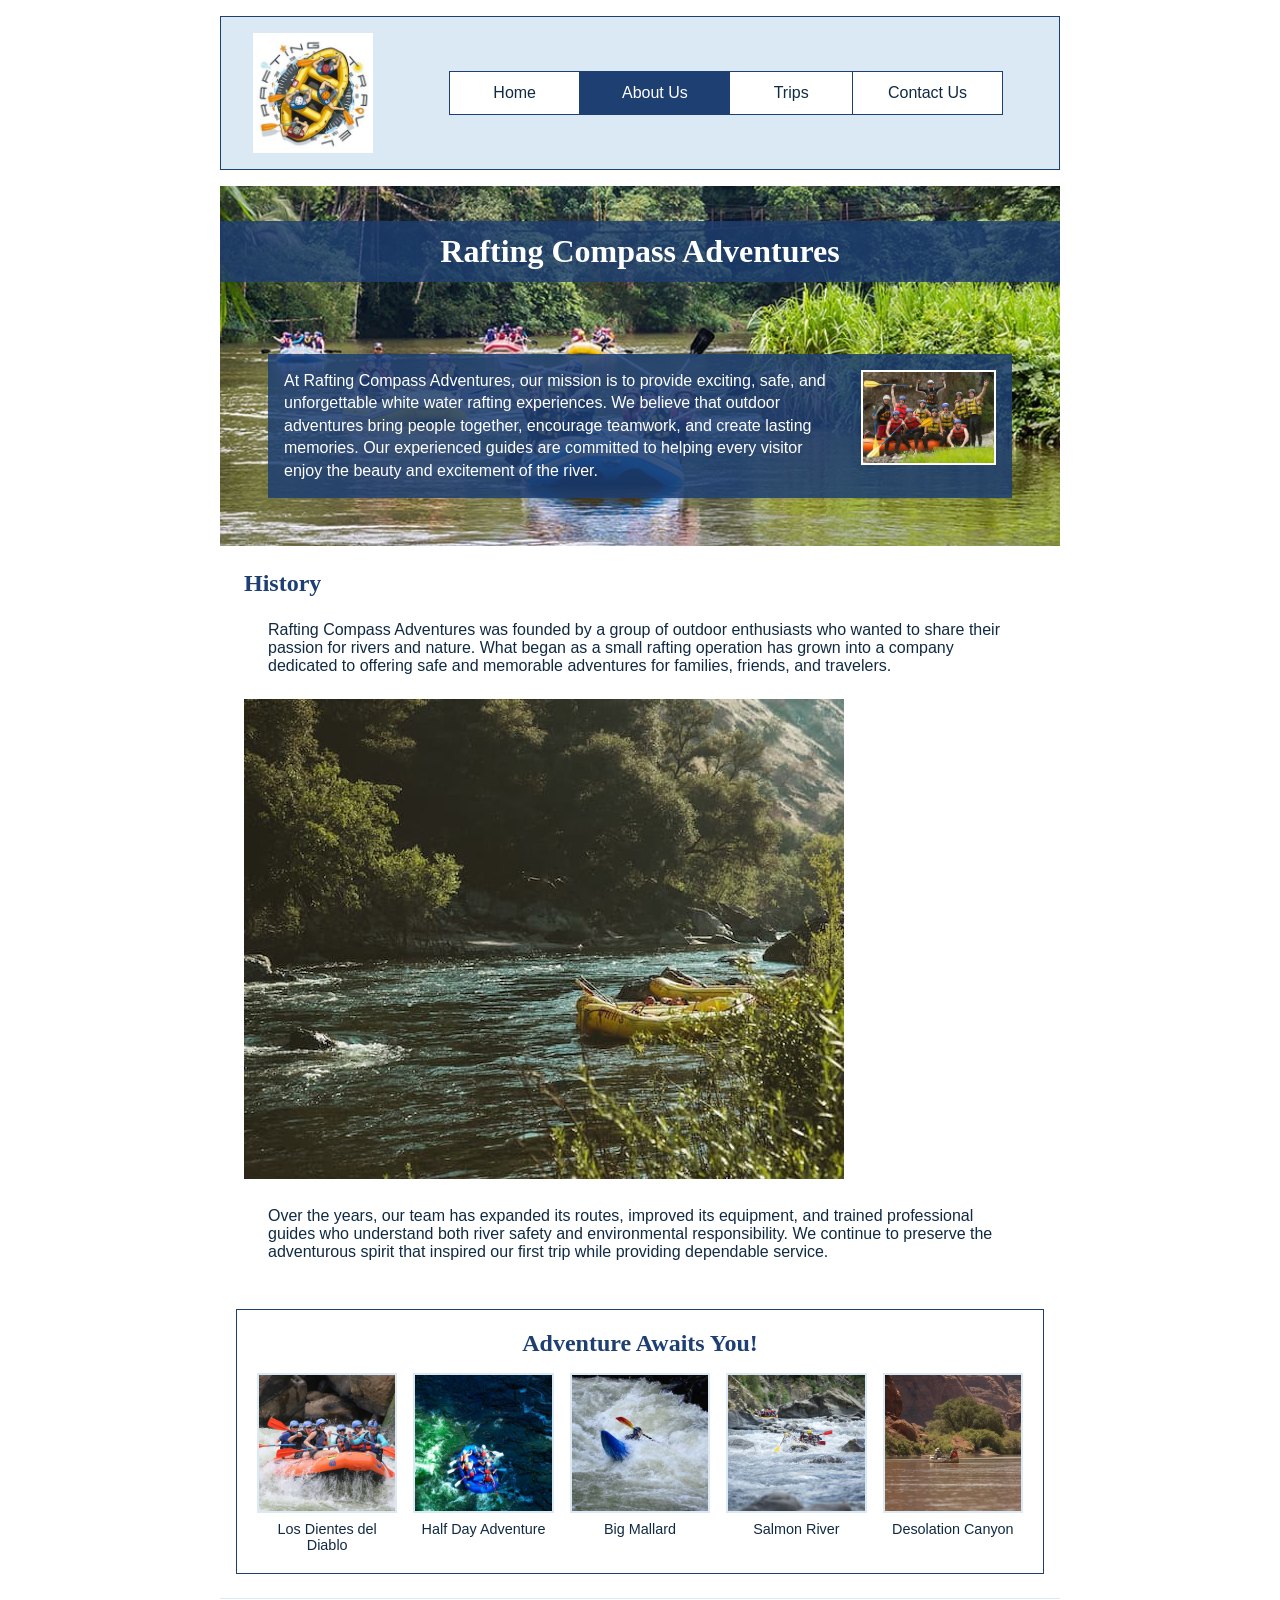
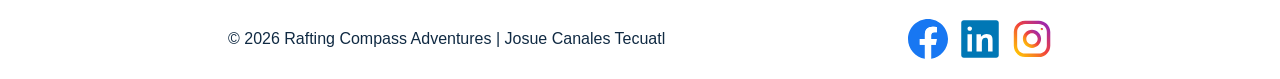
==== wwr/index.html @ 82cccca5 "contact html" ====
<!DOCTYPE html>
<html lang="en">

<head>
    <meta charset="UTF-8">
    <meta name="viewport" content="width=device-width, initial-scale=1.0">

    <meta name="description"
      content="Learn about Rafting Compass Adventures, our history, mission, and exciting white water rafting experiences.">
    <meta name="author" content="Josue Canales Tecuatl">

    <title>Home | Rafting Compass Adventures</title>
    <link rel="stylesheet" href="styles/rafting.css">
</head>

<body>
    <header>
        <img src="images/logo.jpg" alt="Rafting Compass Adventures logo">

        <nav>
            <ul>
                <li><a href="index.html">Home</a></li>
                <li><a href="about.html" aria-current="page">About Us</a></li>
                <li><a href="trips.html">Trips</a></li>
                <li><a href="contact.html">Contact Us</a></li>
            </ul>
        </nav>
    </header>

    <main>
        <div class="hero">
            <img src="images/rafting1024.jpg"
              alt="Rafting team navigating through white water rapids">

            <h1>Rafting Compass Adventures</h1>

            <article>
                <img src="images/rafting600.jpg"
                  alt="Happy rafting team enjoying a river adventure">

                <p>
                    At Rafting Compass Adventures, our mission is to provide exciting,
                    safe, and unforgettable white water rafting experiences. We believe
                    that outdoor adventures bring people together, encourage teamwork,
                    and create lasting memories. Our experienced guides are committed to
                    helping every visitor enjoy the beauty and excitement of the river.
                </p>
            </article>
        </div>

        <section class="history">
            <h2>History</h2>

            <p>
                Rafting Compass Adventures was founded by a group of outdoor enthusiasts
                who wanted to share their passion for rivers and nature. What began as a
                small rafting operation has grown into a company dedicated to offering
                safe and memorable adventures for families, friends, and travelers.
            </p>
            <img src="images/history.jpg"
              alt="Early Rafting Compass Adventure expedition on the river">
            <p>
                Over the years, our team has expanded its routes, improved its equipment,
                and trained professional guides who understand both river safety and
                environmental responsibility. We continue to preserve the adventurous
                spirit that inspired our first trip while providing dependable service.
            </p>
        </section>

        <section class="adventures">
            <h2>Adventure Awaits You!</h2>
            <figure>
                <img src="images/adventure1.jpg"
                  alt="Rafting through the Los Dientes del Diablo rapids">
                <figcaption> Los Dientes del Diablo</figcaption>
            </figure>

            <figure>
                <img src="images/adventure2.jpg"
                  alt="Rafting group taking a half day river adventure">
                <figcaption> Half Day Adventure</figcaption>
            </figure>

            <figure>
                <img src="images/adventure3.jpg" alt="White water rafting at Big Mallard">
                <figcaption> Big Mallard</figcaption>
            </figure>

            <figure>
                <img src="images/adventure4.jpg" alt="Rafting expedition on the Salmon River">
                <figcaption> Salmon River</figcaption>
            </figure>
            <figure>
                <img src="images/adventure5.jpg" alt="Rafting trip through Desolation Canyon">
                <figcaption>Desolation Canyon</figcaption>
            </figure>


        </section>
    </main>

    <footer>
        <p>
            &copy; 2026 Rafting Compass Adventures | Josue Canales Tecuatl
        </p>

        <nav class="socialmedia">
            <a href="https://facebook.com" target="_blank" rel="noopener noreferrer">
                <img src="images/facebook.svg" alt="Visit Rafting Compass Adventures on Facebook">
            </a>

            <a href="https://linkedin.com" target="_blank" rel="noopener noreferrer">
                <img src="images/linkedin.svg" alt="Visit Rafting Compass Adventures on LinkedIn">
            </a>

            <a href="https://instagram.com" target="_blank" rel="noopener noreferrer">
                <img src="images/instagram.svg" alt="Visit Rafting Compass Adventures on Instagram">
            </a>
        </nav>
    </footer>
</body>

</html>
---- wwr/styles/rafting.css ----
:root {
    --primary-color: #1d3f72;
    --secondary-color: #dbe9f4;
    --accent1-color: #102a43;
    --accent2-color: #ffffff;

    --heading-font: Georgia, "Times New Roman", serif;
    --body-font: Arial, Helvetica, sans-serif;
}

/* CSS reset */
*,
*::before,
*::after {
    margin: 0;
    padding: 0;
    box-sizing: border-box;
}

/* General page styles */
body {
    font-family: var(--body-font);
    color: var(--accent1-color);
    background-color: var(--accent2-color);
}

header,
main,
footer {
    width: 840px;
    max-width: 100%;
    margin: 0 auto;
}

h1,
h2 {
    font-family: var(--heading-font);
    color: var(--primary-color);
}

nav,
p,
section,
article {
    margin: 16px;
    padding: 8px;
}

/* Header */
header {
    display: grid;
    grid-template-columns: 140px 1fr;
    align-items: center;
    gap: 2rem;
    margin-top: 1rem;
    margin-bottom: 1rem;
    padding: 1rem 2rem;
    background-color: var(--secondary-color);
    border: 1px solid var(--primary-color);
}

header > img {
    display: block;
    width: 120px;
    height: auto;
}

header nav ul {
    display: flex;
    justify-content: flex-end;
    list-style: none;
}

header nav li {
    flex: 1 1 auto;
    max-width: 150px;
}

header nav a {
    display: block;
    padding: 0.75rem 1rem;
    border: 1px solid var(--primary-color);
    color: var(--accent1-color);
    background-color: var(--accent2-color);
    text-align: center;
    text-decoration: none;
}

header nav li + li a {
    border-left: 0;
}

header nav a:hover,
header nav a:focus,
header nav a[aria-current="page"] {
    color: var(--accent2-color);
    background-color: var(--primary-color);
}

/* Hero area */
.hero {
    position: relative;
    margin-top: 10px;
}

/* Main hero image */
.hero > img {
    display: block;
    width: 100%;
    height: 360px;
    object-fit: cover;
}

/* Company title overlay */
.hero h1 {
    position: absolute;
    top: 35px;
    left: 0;
    width: 100%;
    margin: 0;
    padding: 0.75rem;
    text-align: center;
    background-color: rgb(29 63 114 / 80%);
    color: var(--accent2-color);
}

/* Mission article overlay */
.hero article {
    position: absolute;
    right: 2rem;
    bottom: 2rem;
    left: 2rem;
    padding: 1rem;
    background-color: rgb(29 63 114 / 85%);
    color: var(--accent2-color);
}

/* Small image inside the article */
.hero article img {
    float: right;
    width: 135px;
    height: 95px;
    margin-left: 1rem;
    object-fit: cover;
    border: 2px solid var(--accent2-color);
}

/* Hero article paragraph */
.hero article p {
    margin: 0;
    padding: 0;
    line-height: 1.4;
}

/* Adventures Section: Five Figures acrros the page */
.adventures {
    display: grid;
    grid-template-columns: repeat(5, 1fr);
    gap: 1rem;
    margin-bottom: 1.5rem;
    padding: 1.25rem;
    border: 1px solid var(--primary-color);
}

.adventures h2 {
    grid-column: 1 / -1;
    color: var(--primary-color);
    text-align: center;

}

.adventures figure {
    text-align: center;
}

.adventures img {
    display: block;
    width: 100%;
    aspect-ratio: 1 / 1;
    object-fit: cover;
    border: 2px solid var(--secondary-color);
}

.adventures figcaption {
    margin-top: 0.5rem;
    font-size: 0.9rem;
}

/* Footer */
footer {
    display: flex;
    justify-content: space-between;
    align-items: center;

    margin-top: 20px;
    padding: 12px 0;
    border-top: 1px solid var(--secondary-color);
}

footer p {
    margin: 0;
    padding: 8px;
}

/* Social media links */
.socialmedia {
    display: flex;
    align-items: center;
    gap: 12px;
    margin: 0;
    padding: 8px;
}

.socialmedia a {
    display: block;
    text-decoration: none;
}

.socialmedia img {
    display: block;
    width: 40px;
    height: 40px;
}
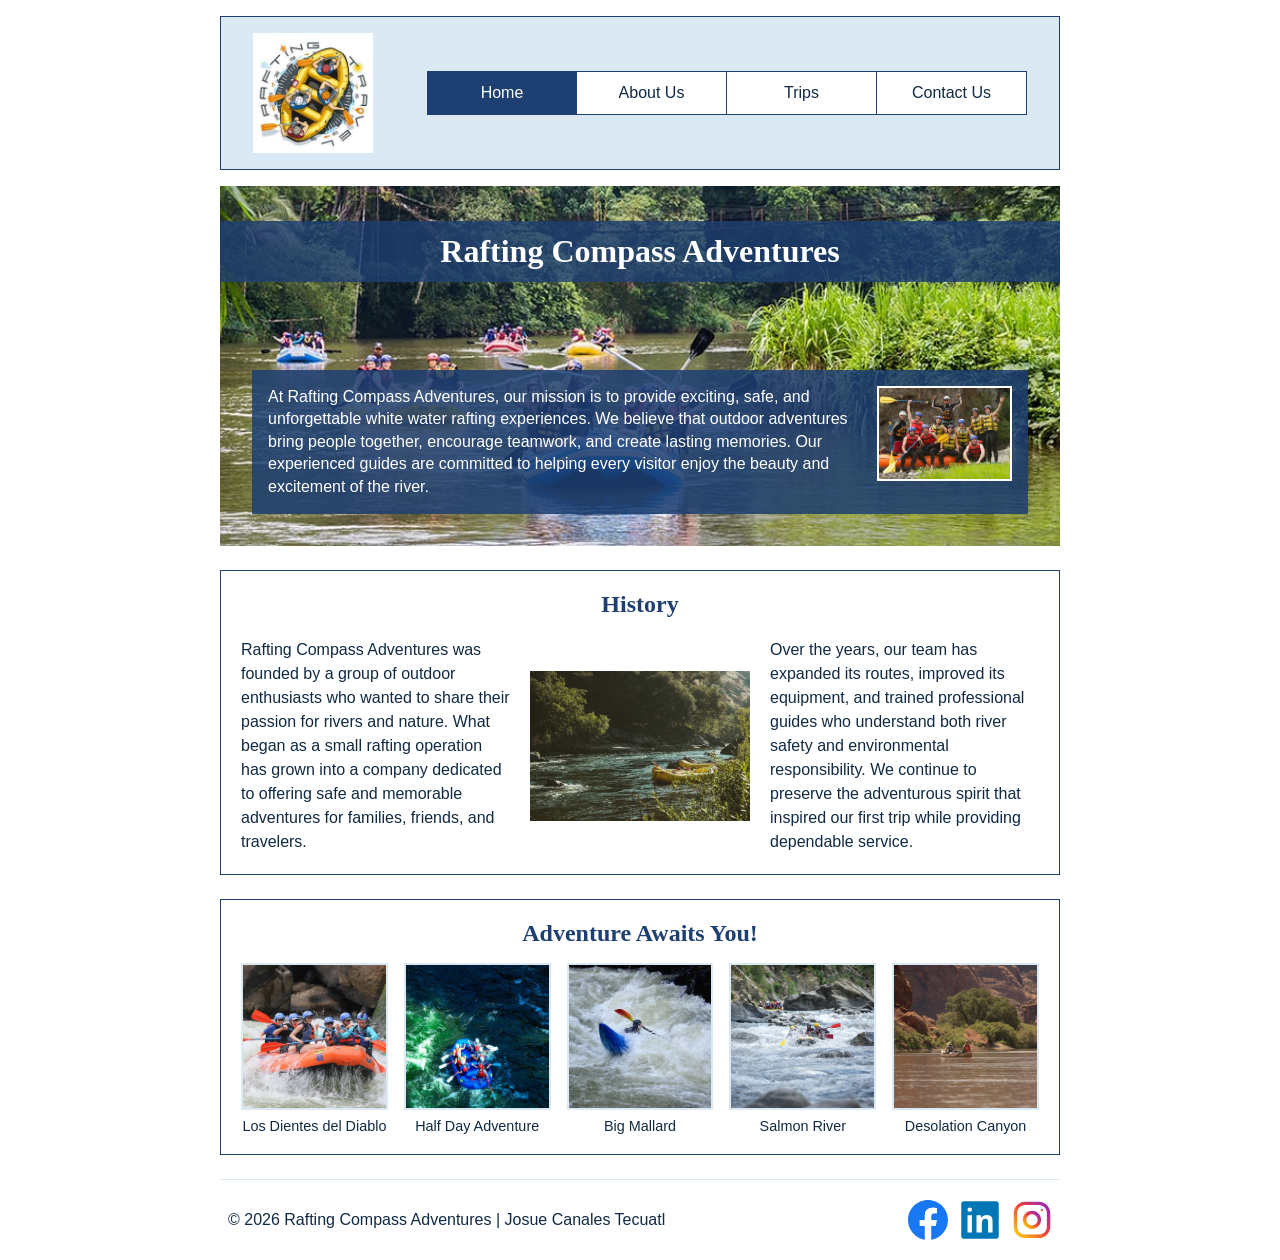
==== commit b7b9c3bb: "Configuración Html" ====
--- a/wwr/index.html
+++ b/wwr/index.html
@@ -19,8 +19,8 @@
 
         <nav>
             <ul>
-                <li><a href="index.html">Home</a></li>
-                <li><a href="about.html" aria-current="page">About Us</a></li>
+                <li><a href="index.html" aria-current="page">Home</a></li>
+                <li><a href="about.html">About Us</a></li>
                 <li><a href="trips.html">Trips</a></li>
                 <li><a href="contact.html">Contact Us</a></li>
             </ul>
--- a/wwr/styles/rafting.css
+++ b/wwr/styles/rafting.css
@@ -36,14 +36,6 @@
 h2 {
     font-family: var(--heading-font);
     color: var(--primary-color);
-}
-
-nav,
-p,
-section,
-article {
-    margin: 16px;
-    padding: 8px;
 }
 
 /* Header */
@@ -152,6 +144,34 @@
     line-height: 1.4;
 }
 
+/* About page: History */
+.history {
+    display: grid;
+    grid-template-columns: 1fr 220px 1fr;
+    align-items: center;
+    gap: 1.25rem;
+    margin: 1.5rem 0;
+    padding: 1.25rem;
+    border: 1px solid var(--primary-color);
+}
+
+.history h2 {
+    grid-column: 1 / -1;
+    text-align: center;
+}
+
+.history p {
+    line-height: 1.5;
+}
+
+.history img {
+    display: block;
+    width: 100%;
+    height: 150px;
+    object-fit: cover;
+
+}
+
 /* Adventures Section: Five Figures acrros the page */
 .adventures {
     display: grid;
@@ -186,6 +206,145 @@
     font-size: 0.9rem;
 }
 
+/* Contact pagege heading and company information */
+.contact-heading {
+    margin: 1.5rem 0;
+    text-align: center;
+}
+
+.contact-heading h1 {
+    margin-bottom: 0.75rem;
+}
+
+.contact-heading address {
+    font-style: normal;
+    line-height: 1.5;
+}
+
+.contact-heading a {
+    color: var(--primary-color);
+}
+
+/* Contact page map and form */
+.contact-content {
+    display: grid;
+    grid-template-columns: 1fr 1fr;
+    align-items: start;
+    gap: 2rem;
+    margin-bottom: 1.5rem;
+}
+
+.map-container iframe {
+    display: block;
+    width: 100%;
+    height: 420px;
+    border: 1px solid var(--primary-color);
+}
+
+.contact-form {
+    display: grid;
+    gap: 1rem;
+    padding: 1.25rem;
+    border: 1px solid var(--primary-color);
+    background-color: var(--secondary-color);
+}
+
+.form-item {
+    display: grid;
+    gap: 0.4rem;
+}
+
+.contact-form label,
+.contact-form legend {
+    font-weight: 700;
+}
+
+.contact-form input[type="text"],
+.contact-form input[type="email"],
+.contact-form textarea {
+    width: 100%;
+    padding: 0.7rem;
+    border: 1px solid var(--primary-color);
+    font: inherit;
+    background-color: var(--accent2-color);
+}
+
+.contact-form textarea {
+    resize: vertical;
+}
+
+.contact-form fieldset {
+    display: grid;
+    gap: 0.65rem;
+    padding: 1rem;
+    border: 1px solid var(--primary-color);
+}
+
+.contact-form legend {
+    padding: 0 0.4rem;
+}
+
+.radio-option,
+.checkbox-option {
+    display: flex;
+    align-items: center;
+    gap: 0.55rem;
+}
+
+.contact-form input[type="radio"],
+.contact-form input[type="checkbox"] {
+    width: 1rem;
+    height: 1rem;
+}
+
+.contact-form button {
+    padding: 0.85rem 1rem;
+    border: 1px solid var(--accent1-color);
+    color: var(--accent2-color);
+    background-color: var(--primary-color);
+    font: inherit;
+    font-weight: 700;
+    cursor: pointer;
+}
+
+.contact-form button:hover,
+.contact-form button:focus {
+    background-color: var(--accent1-color);
+}
+
+/* Contact page employees */
+.employees {
+    display: grid;
+    grid-template-columns: repeat(3, 1fr);
+    gap: 2rem;
+    margin-bottom: 1.5rem;
+    padding: 1.25rem;
+    border: 1px solid var(--primary-color);
+}
+
+.employees h2 {
+    grid-column: 1 / -1;
+    text-align: center;
+}
+
+.employees figure {
+    text-align: center;
+}
+
+.employees img {
+    display: block;
+    width: 160px;
+    height: 160px;
+    margin: 0 auto;
+    object-fit: cover;
+    border: 3px solid var(--secondary-color);
+}
+
+.employees figcaption {
+    margin-top: 0.65rem;
+    line-height: 1.4;
+}
+
 /* Footer */
 footer {
     display: flex;
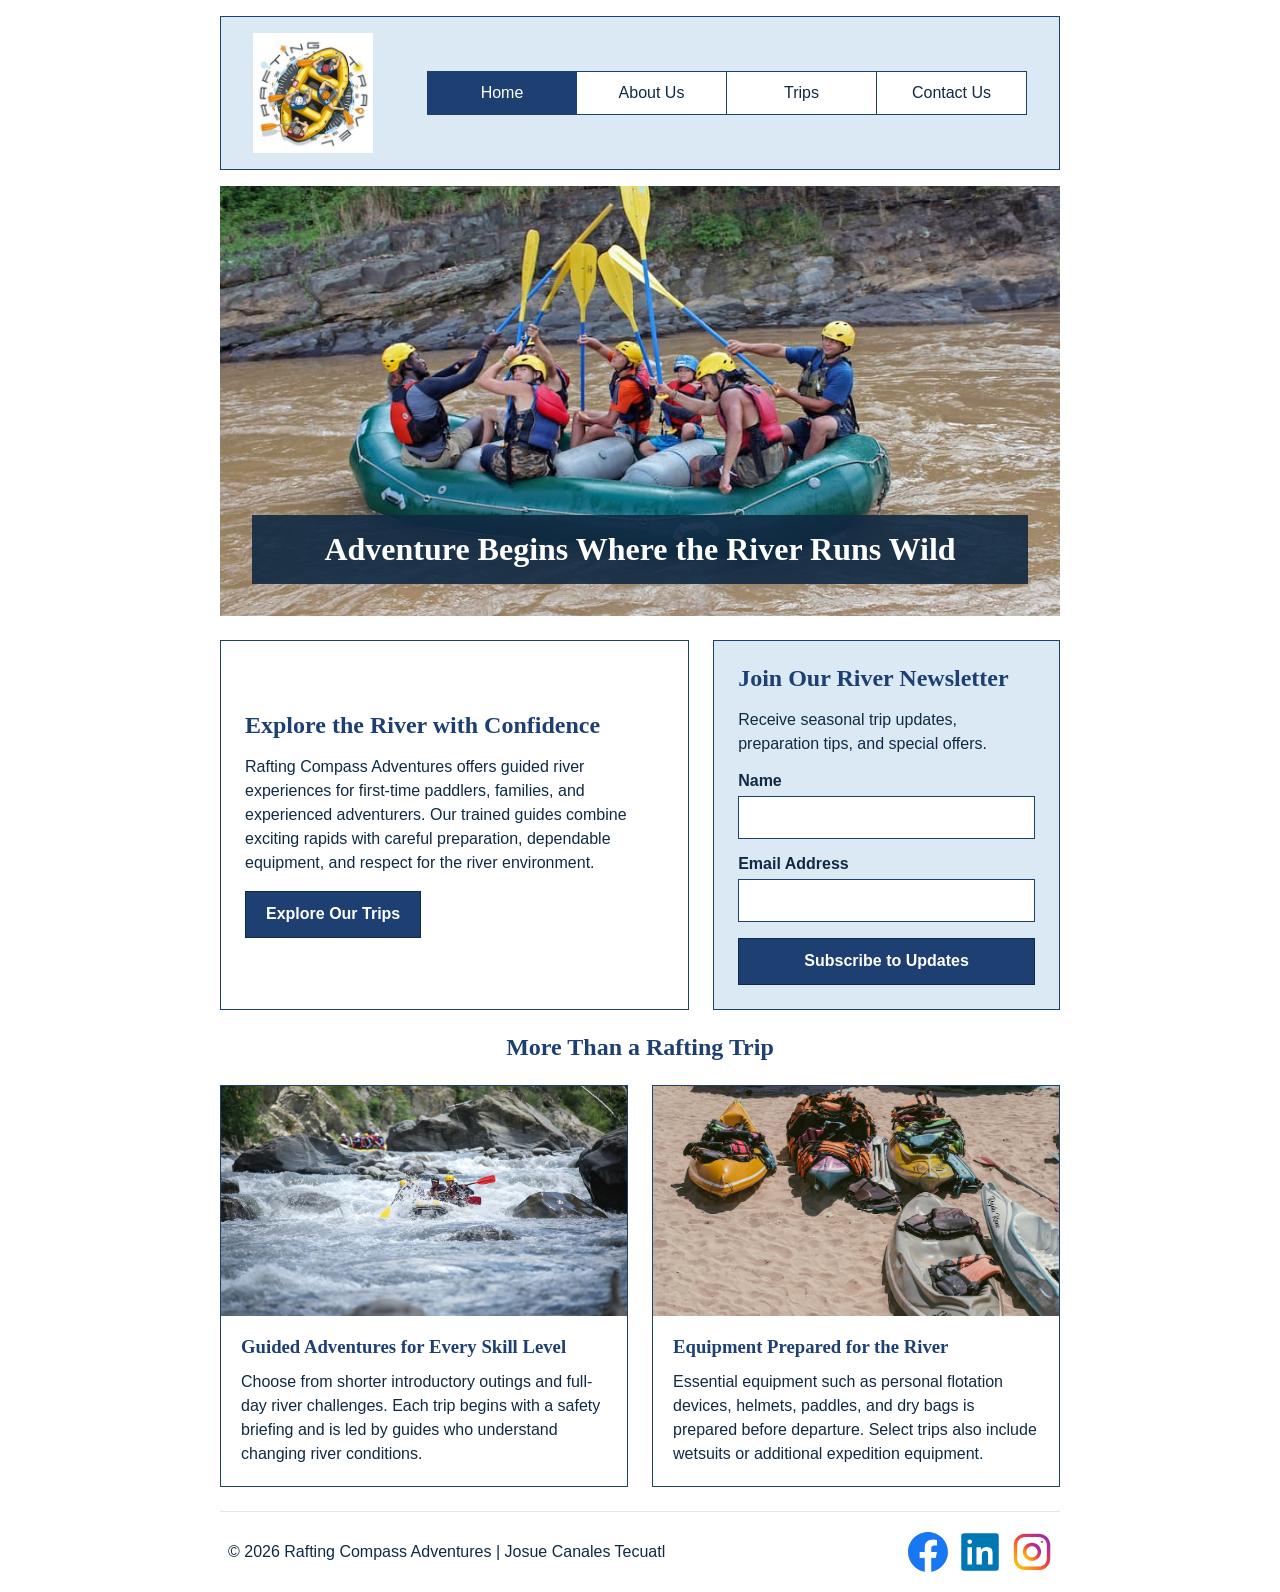
==== commit c89771fb: "Proyect 6" ====
--- a/wwr/index.html
+++ b/wwr/index.html
@@ -6,7 +6,7 @@
     <meta name="viewport" content="width=device-width, initial-scale=1.0">
 
     <meta name="description"
-      content="Learn about Rafting Compass Adventures, our history, mission, and exciting white water rafting experiences.">
+      content="Discover guided white water rafting adventures, river safety, equipment, and memorable trips with Rafting Compass Adventures.">
     <meta name="author" content="Josue Canales Tecuatl">
 
     <title>Home | Rafting Compass Adventures</title>
@@ -27,75 +27,72 @@
         </nav>
     </header>
 
-    <main>
-        <div class="hero">
-            <img src="images/rafting1024.jpg"
-              alt="Rafting team navigating through white water rapids">
+    <main class="home-main">
+        <div class="home-hero">
+            <img src="images/home.jpg" alt="Rafting team paddling through white water rapids">
+            <h1>Adventure Begins Where the River Runs Wild</h1>
+        </div>
 
-            <h1>Rafting Compass Adventures</h1>
+        <section class="home-welcome">
+            <div class="home-callout">
+                <h2>Explore the River with Confidence</h2>
+                <p>
+                    Rafting Compass Adventures offers guided river experiences for
+                    first-time paddlers, families, and experienced adventurers. Our
+                    trained guides combine exciting rapids with careful preparation,
+                    dependable equipment, and respect for the river environment.
+                </p>
+                <a class="button-link" href="trips.html">Explore Our Trips</a>
+            </div>
+
+            <form class="newsletter-form" action="#" method="post">
+                <h2>Join Our River Newsletter</h2>
+                <p>Receive seasonal trip updates, preparation tips, and special offers.</p>
+
+                <div class="form-item">
+                    <label for="newsletter-name">Name</label>
+                    <input type="text" id="newsletter-name" name="newsletter-name"
+                      autocomplete="name" required>
+                </div>
+
+                <div class="form-item">
+                    <label for="newsletter-email">Email Address</label>
+                    <input type="email" id="newsletter-email" name="newsletter-email"
+                      autocomplete="email" required>
+                </div>
+
+                <button type="submit">Subscribe to Updates</button>
+            </form>
+        </section>
+
+        <section class="home-features">
+            <h2>More Than a Rafting Trip</h2>
 
             <article>
-                <img src="images/rafting600.jpg"
-                  alt="Happy rafting team enjoying a river adventure">
+                <img src="images/adventure4.jpg"
+                  alt="Guide leading a rafting expedition on the Salmon River">
+                <div>
+                    <h3>Guided Adventures for Every Skill Level</h3>
+                    <p>
+                        Choose from shorter introductory outings and full-day river
+                        challenges. Each trip begins with a safety briefing and is led by
+                        guides who understand changing river conditions.
+                    </p>
+                </div>
+            </article>
 
-                <p>
-                    At Rafting Compass Adventures, our mission is to provide exciting,
-                    safe, and unforgettable white water rafting experiences. We believe
-                    that outdoor adventures bring people together, encourage teamwork,
-                    and create lasting memories. Our experienced guides are committed to
-                    helping every visitor enjoy the beauty and excitement of the river.
-                </p>
+            <article>
+                <img src="images/equipo.jpg"
+                  alt="Rafting equipment prepared for a canyon river trip">
+                <div>
+                    <h3>Equipment Prepared for the River</h3>
+                    <p>
+                        Essential equipment such as personal flotation devices, helmets,
+                        paddles, and dry bags is prepared before departure. Select trips
+                        also include wetsuits or additional expedition equipment.
+                    </p>
+                </div>
             </article>
-        </div>
-
-        <section class="history">
-            <h2>History</h2>
-
-            <p>
-                Rafting Compass Adventures was founded by a group of outdoor enthusiasts
-                who wanted to share their passion for rivers and nature. What began as a
-                small rafting operation has grown into a company dedicated to offering
-                safe and memorable adventures for families, friends, and travelers.
-            </p>
-            <img src="images/history.jpg"
-              alt="Early Rafting Compass Adventure expedition on the river">
-            <p>
-                Over the years, our team has expanded its routes, improved its equipment,
-                and trained professional guides who understand both river safety and
-                environmental responsibility. We continue to preserve the adventurous
-                spirit that inspired our first trip while providing dependable service.
-            </p>
-        </section>
-
-        <section class="adventures">
-            <h2>Adventure Awaits You!</h2>
-            <figure>
-                <img src="images/adventure1.jpg"
-                  alt="Rafting through the Los Dientes del Diablo rapids">
-                <figcaption> Los Dientes del Diablo</figcaption>
-            </figure>
-
-            <figure>
-                <img src="images/adventure2.jpg"
-                  alt="Rafting group taking a half day river adventure">
-                <figcaption> Half Day Adventure</figcaption>
-            </figure>
-
-            <figure>
-                <img src="images/adventure3.jpg" alt="White water rafting at Big Mallard">
-                <figcaption> Big Mallard</figcaption>
-            </figure>
-
-            <figure>
-                <img src="images/adventure4.jpg" alt="Rafting expedition on the Salmon River">
-                <figcaption> Salmon River</figcaption>
-            </figure>
-            <figure>
-                <img src="images/adventure5.jpg" alt="Rafting trip through Desolation Canyon">
-                <figcaption>Desolation Canyon</figcaption>
-            </figure>
-
-
         </section>
     </main>
 
--- a/wwr/styles/rafting.css
+++ b/wwr/styles/rafting.css
@@ -229,9 +229,13 @@
 .contact-content {
     display: grid;
     grid-template-columns: 1fr 1fr;
-    align-items: start;
+    align-items: stretch;
     gap: 2rem;
     margin-bottom: 1.5rem;
+}
+
+.map-container {
+    height: 100%;
 }
 
 .map-container iframe {
@@ -359,6 +363,303 @@
 footer p {
     margin: 0;
     padding: 8px;
+}
+
+/*Home page */
+.home-hero {
+    position: relative;
+    margin-bottom: 1.5rem;
+}
+
+.home-hero img {
+    display: block;
+    width: 100%;
+    height: 430px;
+    object-fit: cover;
+}
+
+.home-hero h1 {
+    position: absolute;
+    right: 2rem;
+    bottom: 2rem;
+    left: 2rem;
+    padding: 1rem;
+    color: var(--accent2-color);
+    background-color: rgb(16 42 67 / 90%);
+    text-align: center;
+}
+
+/* Home: link Trips pages*/
+.button-link {
+    display: inline-block;
+    padding: 0.85rem 1.25rem;
+    border: 1px solid var(--accent1-color);
+    color: var(--accent2-color);
+    background-color: var(--primary-color);
+    font-weight: 700;
+    text-decoration: none;
+}
+
+.button-link:hover,
+.button-link:focus {
+    background-color: var(--accent1-color);
+}
+
+/* Home: Newletter*/
+.home-welcome {
+    display: grid;
+    grid-template-columns: 1.15fr 0.85fr;
+    gap: 1.5rem;
+    margin-bottom: 1.5rem;
+}
+
+.home-callout,
+.newsletter-form {
+    padding: 1.5rem;
+    border: 1px solid var(--primary-color);
+}
+
+.home-callout {
+    display: grid;
+    align-content: center;
+    justify-items: start;
+    gap: 1rem;
+}
+
+.home-callout p,
+.newsletter-form p {
+    line-height: 1.5;
+}
+
+.newsletter-form {
+    display: grid;
+    gap: 1rem;
+    background-color: var(--secondary-color);
+}
+
+.newsletter-form input {
+    width: 100%;
+    padding: 0.7rem;
+    border: 1px solid var(--primary-color);
+    font: inherit;
+    background-color: var(--accent2-color);
+}
+
+.newsletter-form label {
+    font-weight: 700;
+}
+
+.newsletter-form button {
+    padding: 0.85rem 1rem;
+    border: 1px solid var(--accent1-color);
+    color: var(--accent2-color);
+    background-color: var(--primary-color);
+    font: inherit;
+    font-weight: 700;
+    cursor: pointer;
+}
+
+.newsletter-form button:hover,
+.newsletter-form button:focus {
+    background-color: var(--accent1-color);
+}
+
+/* Home Images */
+.home-features {
+    display: grid;
+    grid-template-columns: repeat(2, 1fr);
+    gap: 1.5rem;
+    margin-bottom: 1.5rem;
+}
+
+.home-features > h2 {
+    grid-column: 1 / -1;
+    text-align: center;
+}
+
+.home-features article {
+    display: grid;
+    grid-template-rows: 230px 1fr;
+    border: 1px solid var(--primary-color);
+}
+
+.home-features article > img {
+    display: block;
+    width: 100%;
+    height: 230px;
+    object-fit: cover;
+}
+
+.home-features article > div {
+    display: grid;
+    align-content: start;
+    gap: 0.75rem;
+    padding: 1.25rem;
+}
+
+.home-features h3 {
+    color: var(--primary-color);
+    font-family: var(--heading-font);
+}
+
+.home-features p {
+    line-height: 1.5;
+}
+
+/* Trip page */
+.trips-intro {
+    display: grid;
+    grid-template-columns: 1.35fr 0.65fr;
+    gap: 1.5rem;
+    margin-bottom: 1.5rem;
+    padding: 1.5rem;
+    border: 1px solid var(--primary-color);
+    background-color: var(--secondary-color);
+}
+
+.trips-intro > div {
+    display: grid;
+    align-content: center;
+    gap: 0.75rem;
+}
+
+.trips-intro p {
+    line-height: 1.5;
+}
+
+.eyebrow {
+    color: var(--primary-color);
+    font-weight: 700;
+    letter-spacing: 0.08rem;
+    text-transform: uppercase;
+}
+
+.trips-intro-action {
+    padding: 1.25rem;
+    border-left: 4px solid var(--primary-color);
+    background-color: var(--accent2-color);
+}
+
+/* Trip: options cards*/
+.trip-cards {
+    display: grid;
+    grid-template-columns: repeat(3, 1fr);
+    gap: 1.25rem;
+    margin-bottom: 1.5rem;
+}
+
+.trip-cards > h2 {
+    grid-column: 1 / -1;
+    text-align: center;
+}
+
+.trip-card {
+    display: grid;
+    grid-template-rows: 190px 1fr;
+    border: 1px solid var(--primary-color);
+}
+
+.trip-card > img {
+    display: block;
+    width: 100%;
+    height: 190px;
+    object-fit: cover;
+}
+
+.trip-card-content {
+    display: grid;
+    align-content: start;
+    gap: 0.75rem;
+    padding: 1rem;
+}
+
+.trip-card h3 {
+    color: var(--primary-color);
+    font-family: var(--heading-font);
+}
+
+.trip-card p,
+.trip-card li {
+    line-height: 1.45;
+}
+
+.trip-card ul {
+    padding-left: 1.25rem;
+}
+
+/*Trip table: complicado */
+.trip-table-section {
+    margin-bottom: 1.5rem;
+    padding: 1.5rem;
+    border: 1px solid var(--primary-color);
+}
+
+.trip-table-section h2,
+.trip-table-section > p {
+    margin-bottom: 0.75rem;
+    text-align: center;
+}
+
+.trip-table-section > p {
+    line-height: 1.5;
+}
+
+.table-container {
+    overflow-x: auto;
+}
+
+table {
+    width: 100%;
+    border-collapse: collapse;
+}
+
+caption {
+    padding: 0.75rem;
+    color: var(--accent2-color);
+    background-color: var(--primary-color);
+    font-weight: 700;
+}
+
+th,
+td {
+    padding: 0.75rem;
+    border: 1px solid var(--primary-color);
+    text-align: left;
+    vertical-align: top;
+}
+
+thead th {
+    color: var(--accent2-color);
+    background-color: var(--accent1-color);
+}
+
+tbody tr:nth-child(even) {
+    background-color: var(--secondary-color);
+}
+
+/* trip contact link */
+.trip-contact-cta {
+    display: flex;
+    justify-content: space-between;
+    align-items: center;
+    gap: 1.5rem;
+    margin-bottom: 1.5rem;
+    padding: 1.5rem;
+    border: 1px solid var(--primary-color);
+    background-color: var(--secondary-color);
+}
+
+.trip-contact-cta > div {
+    display: grid;
+    gap: 0.5rem;
+}
+
+.trip-contact-cta p {
+    line-height: 1.5;
+}
+
+.trip-contact-cta .button-link {
+    flex: 0 0 auto;
 }
 
 /* Social media links */
